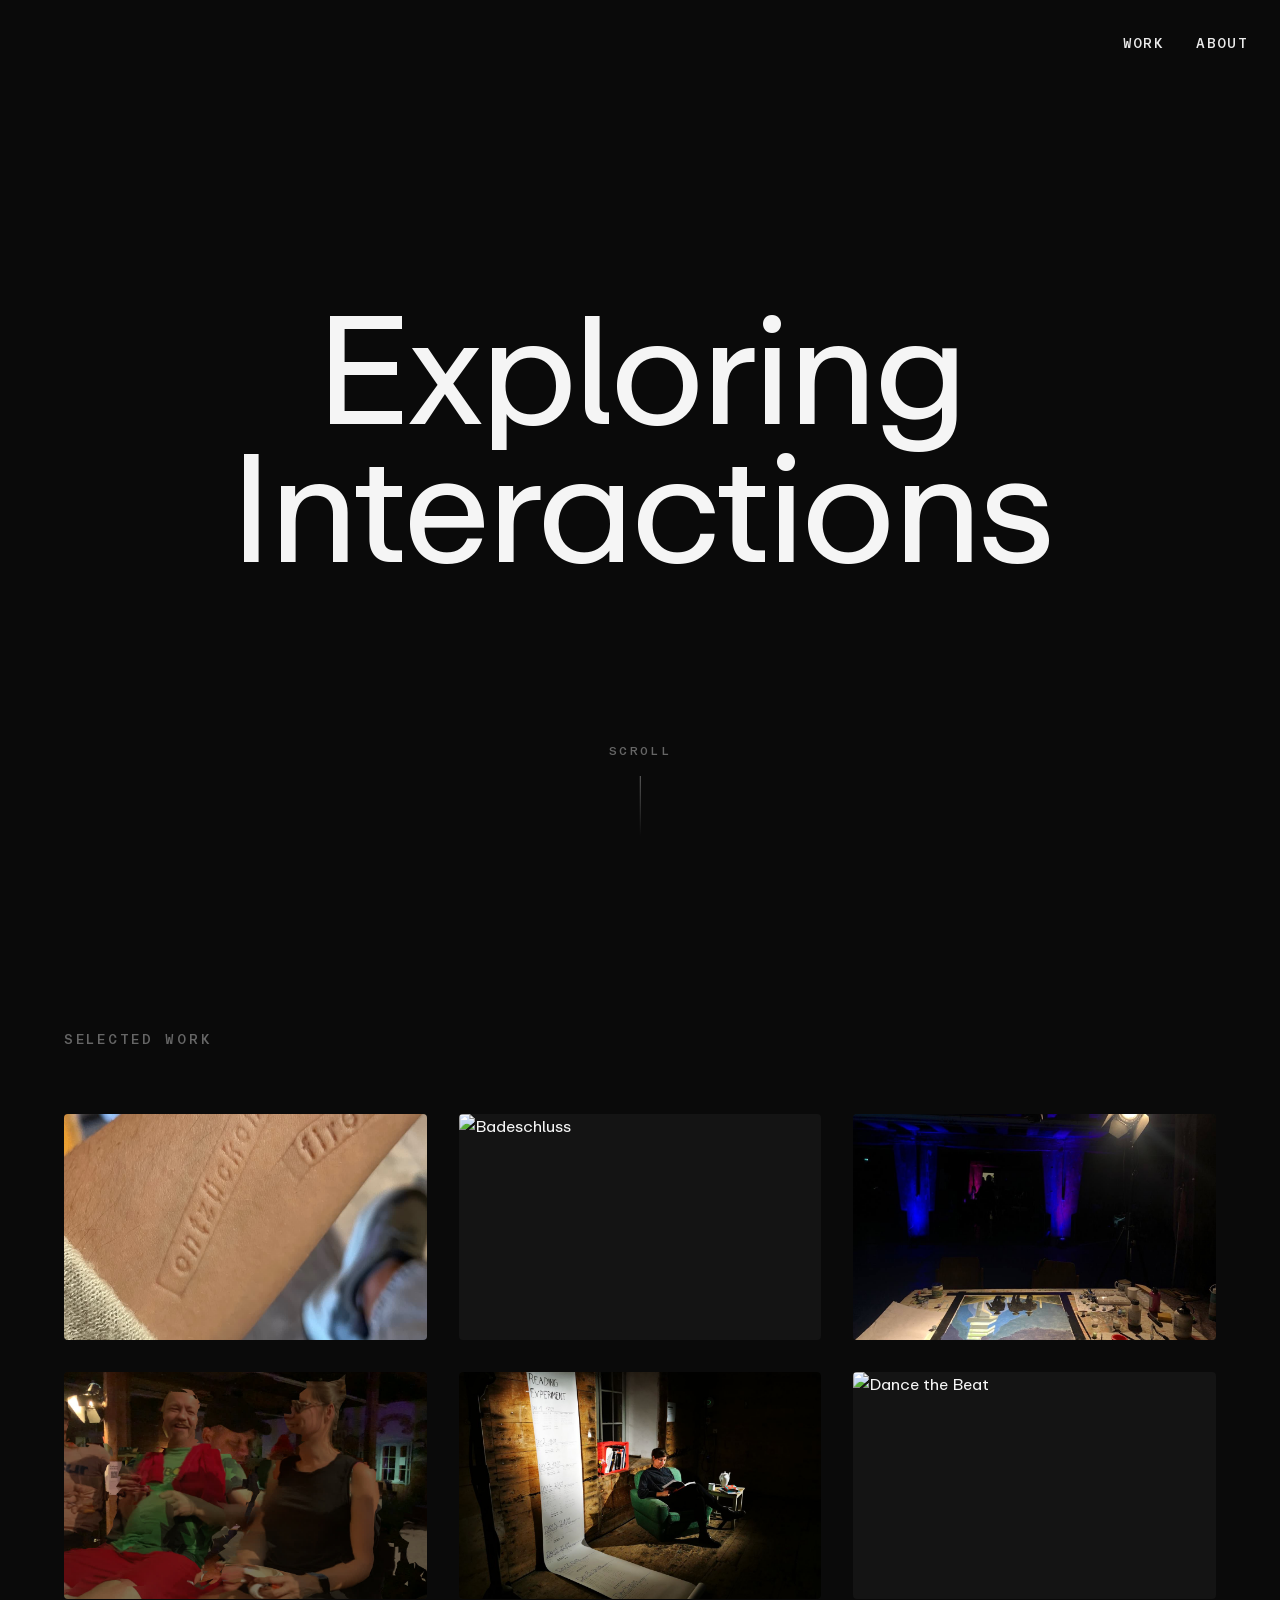
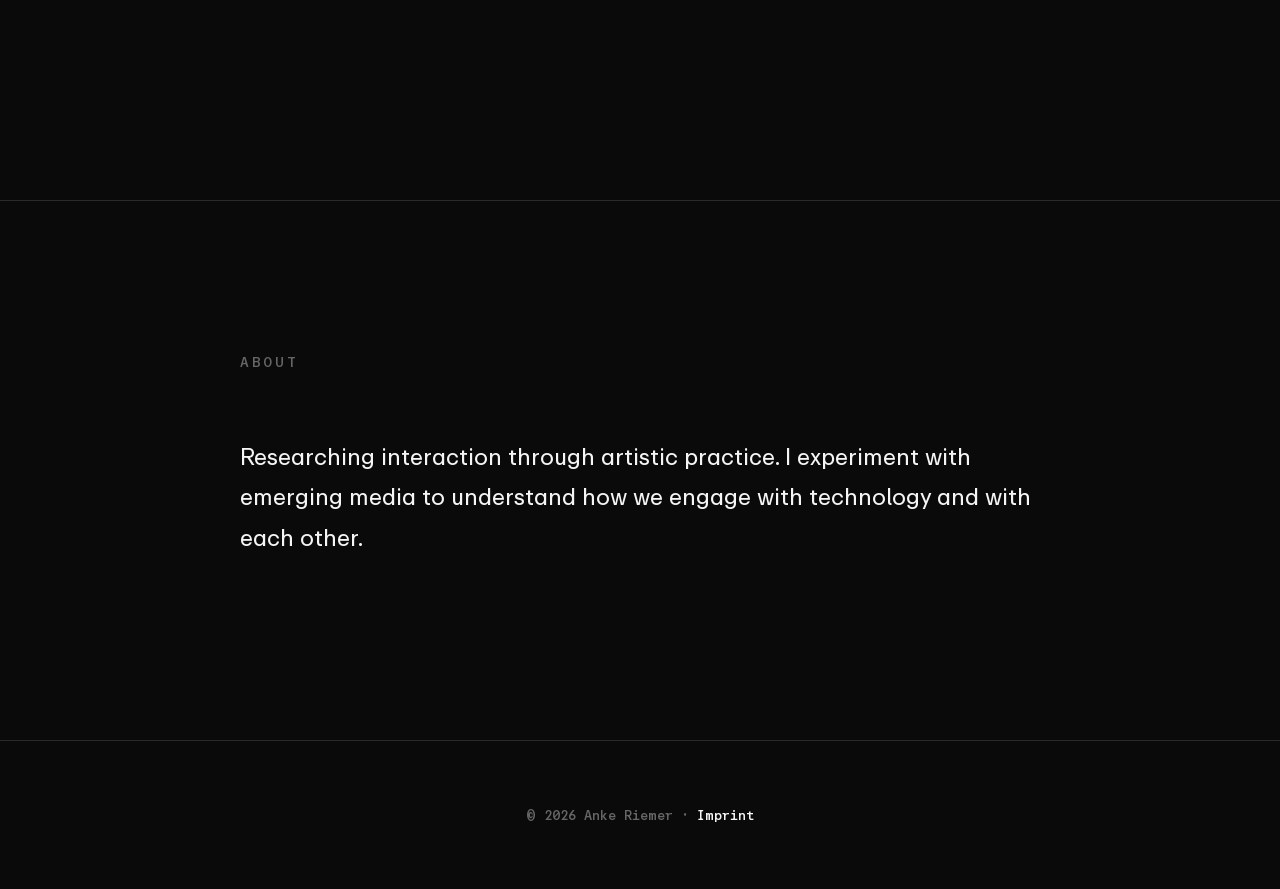
==== index.html @ 26392180 "Initial commit: Exploring Interactions portfolio Portfolio website with 6 interactive projects. Incl" ====
<!DOCTYPE html>
<html lang="en">
<head>
    <meta charset="UTF-8">
    <meta name="viewport" content="width=device-width, initial-scale=1.0">
    <title>Exploring Interactions</title>
    <meta property="og:title" content="Exploring Interactions">
    <meta property="og:description" content="Researching interaction through artistic practice. Experimenting with emerging media to understand how we engage with technology and with each other.">
    <meta property="og:type" content="website">
    <meta property="og:url" content="https://explorations.ankeriemer.de/">
    <meta property="og:image" content="https://explorations.ankeriemer.de/media/og-image.jpg">
    <meta name="twitter:card" content="summary_large_image">
    <link rel="icon" type="image/png" sizes="32x32" href="media/favicon-32.png?v=3">
    <link rel="icon" type="image/png" sizes="64x64" href="media/favicon-64.png?v=3">
    <link rel="stylesheet" href="css/style.css">
</head>
<body>
    <!-- Navigation -->
    <nav class="nav">
        <a href="#projects">Work</a>
        <a href="#about">About</a>
    </nav>

    <!-- Hero Section -->
    <section id="hero" class="hero">
        <div class="hero-content">
            <h1 class="alias">Exploring Interactions</h1>
        </div>
        <div class="scroll-indicator">
            <span>Scroll</span>
            <div class="scroll-line"></div>
        </div>
    </section>

    <!-- Projects Section -->
    <section id="projects" class="projects">
        <h2 class="section-title">Selected Work</h2>

        <div class="projects-grid">

            <!-- Project: Schlagende Komplimente (2025) -->
            <article class="project" data-project="schlagende-komplimente">
                <a href="projects/compliment-smackdown.html" class="project-link">
                    <div class="project-preview">
                        <img src="media/projects/Schlagende Komplimente/IMG_6065_cropped.JPG" alt="Schlagende Komplimente" class="project-static">
                        <video class="project-animated" muted loop playsinline>
                            <source src="media/projects/Schlagende Komplimente/komplimente-preview.mp4" type="video/mp4">
                        </video>
                        <div class="project-overlay">
                            <h3 class="project-title">Schlagende Komplimente</h3>
                            <p class="project-brief">3D-printed brass-knuckle stamps transform aggression into care.</p>
                        </div>
                    </div>
                </a>
            </article>

            <!-- Project: Badeschluss (2023) -->
            <article class="project" data-project="badeschluss">
                <a href="projects/badeschluss.html" class="project-link">
                    <div class="project-preview">
                        <img src="media/projects/Badeschluss/Bildschirmfoto 2026-01-26 um 11.45.50.png" alt="Badeschluss" class="project-static">
                        <video class="project-animated" muted loop playsinline>
                            <source src="media/projects/Badeschluss/badeschluss-preview.mp4" type="video/mp4">
                        </video>
                        <div class="project-overlay">
                            <h3 class="project-title">Badeschluss</h3>
                            <p class="project-brief">A handmade animation capturing summer's fleeting warmth.</p>
                        </div>
                    </div>
                </a>
            </article>

            <!-- Project: The Artist is not Present (2022) -->
            <article class="project" data-project="artist-not-present">
                <a href="projects/the-artist-is-not-present.html" class="project-link">
                    <div class="project-preview">
                        <img src="media/projects/The Artist is not Present/Bilder Prozess/99F4D67C-45E4-4415-B131-B2C5DC7BDCD5.JPG" alt="The Artist is not Present" class="project-static">
                        <video class="project-animated" muted loop playsinline>
                            <source src="media/projects/The Artist is not Present/artist-preview.mp4" type="video/mp4">
                        </video>
                        <div class="project-overlay">
                            <h3 class="project-title">The Artist is not Present</h3>
                            <p class="project-brief">Questioning authorship when humans and AI create together.</p>
                        </div>
                    </div>
                </a>
            </article>

            <!-- Project: Memory Leaks (2021) -->
            <article class="project" data-project="memory-leaks">
                <a href="projects/memory-leaks.html" class="project-link">
                    <div class="project-preview">
                        <img src="media/projects/Memory Leaks/IMG_1388.jpg" alt="Memory Leaks" class="project-static">
                        <video class="project-animated" muted loop playsinline>
                            <source src="media/projects/Memory Leaks/memory-preview.mp4" type="video/mp4">
                        </video>
                        <div class="project-overlay">
                            <h3 class="project-title">Memory Leaks</h3>
                            <p class="project-brief">AR fragments let guests glimpse traces of the past.</p>
                        </div>
                    </div>
                </a>
            </article>

            <!-- Project: Reading Experiment (2020) -->
            <article class="project" data-project="reading-experiment">
                <a href="projects/reading-experiment.html" class="project-link">
                    <div class="project-preview">
                        <img src="media/projects/Reading Experiment/2020-09-28 10.10.11.jpg" alt="Reading Experiment" class="project-static">
                        <video class="project-animated" muted loop playsinline>
                            <source src="media/projects/Reading Experiment/reading-preview.mp4" type="video/mp4">
                        </video>
                        <div class="project-overlay">
                            <h3 class="project-title">Reading Experiment</h3>
                            <p class="project-brief">Documenting every interruption while reading.</p>
                        </div>
                    </div>
                </a>
            </article>

            <!-- Project: Dance the Beat (2019) -->
            <article class="project" data-project="dance-the-beat">
                <a href="projects/dance-the-beat.html" class="project-link">
                    <div class="project-preview">
                        <img src="media/projects/Dance the Beat/IMG_4718.jpeg" alt="Dance the Beat" class="project-static">
                        <video class="project-animated" muted loop playsinline>
                            <source src="media/projects/Dance the Beat/dance-preview.mp4" type="video/mp4">
                        </video>
                        <div class="project-overlay">
                            <h3 class="project-title">Dance the Beat</h3>
                            <p class="project-brief">The dancer's movement controls the rhythm.</p>
                        </div>
                    </div>
                </a>
            </article>

        </div>
    </section>

    <!-- About Section -->
    <section id="about" class="about">
        <div class="about-content">
            <h2 class="section-title">About</h2>
            <div class="about-text">
                <p>Researching interaction through artistic practice. I experiment with emerging media to understand how we engage with technology and with each other.</p>
            </div>
        </div>
    </section>

    <!-- Footer -->
    <footer class="footer">
        <p>&copy; <span id="year"></span> Anke Riemer · <a href="impressum.html">Imprint</a></p>
    </footer>

    <script src="js/main.js"></script>
</body>
</html>
---- css/style.css ----
/* ========================================
   PORTFOLIO - Exploring Interactions
   Bold & experimental media art portfolio
   ======================================== */

/* ========================================
   ABC REPRO VARIABLE FONTS
   ======================================== */
@font-face {
    font-family: 'ABC Repro';
    src: url('../ABC Repro/ABC Repro Variable/ABCReproVariable-Trial.woff2') format('woff2'),
         url('../ABC Repro/ABC Repro Variable/ABCReproVariable-Trial.woff') format('woff');
    font-weight: 200 900;
    font-display: swap;
}

@font-face {
    font-family: 'ABC Repro Mono';
    src: url('../ABC Repro/ABC Repro Mono Variable/ABCReproMonoVariable-Trial.woff2') format('woff2'),
         url('../ABC Repro/ABC Repro Mono Variable/ABCReproMonoVariable-Trial.woff') format('woff');
    font-weight: 200 900;
    font-display: swap;
}

/* CSS Variables */
:root {
    /* Colors - Dark base with electric accent */
    --bg-primary: #0a0a0a;
    --bg-secondary: #141414;
    --bg-tertiary: #1a1a1a;
    --text-primary: #f5f5f5;
    --text-secondary: #a0a0a0;
    --text-muted: #666666;
    --accent: #5A4C9C;
    --accent-dim: #4a3e82;
    --border: #2a2a2a;

    /* Typography - ABC Repro Variable */
    --font-display: 'ABC Repro', sans-serif;
    --font-mono: 'ABC Repro Mono', monospace;

    /* Variable font weights */
    --weight-light: 300;
    --weight-regular: 400;
    --weight-medium: 500;
    --weight-bold: 700;
    --weight-black: 900;

    /* Spacing */
    --space-xs: 0.5rem;
    --space-sm: 1rem;
    --space-md: 2rem;
    --space-lg: 4rem;
    --space-xl: 8rem;

    /* Transitions */
    --transition-fast: 150ms ease;
    --transition-medium: 300ms ease;
    --transition-slow: 500ms cubic-bezier(0.4, 0, 0.2, 1);
}

/* Reset & Base */
*, *::before, *::after {
    margin: 0;
    padding: 0;
    box-sizing: border-box;
}

html {
    scroll-behavior: smooth;
    font-size: 16px;
}

body {
    font-family: var(--font-display);
    background-color: var(--bg-primary);
    color: var(--text-primary);
    line-height: 1.6;
    -webkit-font-smoothing: antialiased;
    -moz-osx-font-smoothing: grayscale;
}

/* Selection */
::selection {
    background: var(--accent);
    color: var(--bg-primary);
}

/* Links */
a {
    color: var(--text-primary);
    text-decoration: none;
    transition: color var(--transition-fast);
}

a:hover {
    color: var(--accent);
}

/* ========================================
   NAVIGATION
   ======================================== */
.nav {
    position: fixed;
    top: 0;
    right: 0;
    z-index: 100;
    padding: var(--space-md);
    display: flex;
    gap: var(--space-md);
    mix-blend-mode: difference;
}

.nav a {
    font-family: var(--font-mono);
    font-size: 0.85rem;
    text-transform: uppercase;
    letter-spacing: 0.1em;
    color: var(--text-primary);
    font-weight: var(--weight-regular);
    transition: color var(--transition-fast), font-weight 0.15s ease;
}

.nav a:hover {
    color: var(--accent);
    font-weight: var(--weight-bold);
}

/* ========================================
   HERO SECTION
   ======================================== */
.hero {
    min-height: 100vh;
    display: flex;
    flex-direction: column;
    justify-content: center;
    align-items: center;
    position: relative;
    padding: var(--space-lg);
}

.hero-content {
    text-align: center;
    max-width: 900px;
}

.alias {
    font-size: clamp(3rem, 12vw, 10rem);
    font-weight: var(--weight-black);
    letter-spacing: -0.03em;
    line-height: 0.9;
    margin-bottom: var(--space-md);
    color: var(--text-primary);
    /* Weight controlled smoothly by JS */
}

/* Scroll indicator */
.scroll-indicator {
    position: absolute;
    bottom: var(--space-lg);
    left: 50%;
    transform: translateX(-50%);
    display: flex;
    flex-direction: column;
    align-items: center;
    gap: var(--space-sm);
}

.scroll-indicator span {
    font-family: var(--font-mono);
    font-size: 0.75rem;
    text-transform: uppercase;
    letter-spacing: 0.2em;
    color: var(--text-muted);
}

.scroll-line {
    width: 1px;
    height: 60px;
    background: linear-gradient(to bottom, var(--text-muted), transparent);
}

@keyframes pulse {
    0%, 100% { opacity: 1; }
    50% { opacity: 0.5; }
}

/* ========================================
   PROJECTS SECTION
   ======================================== */
.projects {
    padding: var(--space-xl) var(--space-lg);
    min-height: 100vh;
}

.section-title {
    font-family: var(--font-mono);
    font-size: 0.85rem;
    font-weight: 400;
    text-transform: uppercase;
    letter-spacing: 0.2em;
    color: var(--text-muted);
    margin-bottom: var(--space-lg);
}

.projects-grid {
    display: grid;
    grid-template-columns: repeat(auto-fit, minmax(350px, 1fr));
    gap: var(--space-md);
    max-width: 1600px;
    margin: 0 auto;
}

/* Individual Project */
.project {
    position: relative;
}

.project-preview {
    position: relative;
    aspect-ratio: 16 / 10;
    overflow: hidden;
    cursor: pointer;
    background: var(--bg-secondary);
    border-radius: 4px;
}

.project-static,
.project-animated {
    position: absolute;
    top: 0;
    left: 0;
    width: 100%;
    height: 100%;
    object-fit: cover;
    transition: opacity var(--transition-medium);
}

.project-animated {
    opacity: 0;
}

/* Schlagende Komplimente - adjust image position */
[data-project="schlagende-komplimente"] .project-static {
    object-position: center calc(50% + 15px);
}

/* Desktop hover - show animated */
@media (hover: hover) {
    .project-preview:hover .project-static {
        opacity: 0;
    }

    .project-preview:hover .project-animated {
        opacity: 1;
    }
}

/* Project overlay */
.project-overlay {
    position: absolute;
    bottom: 0;
    left: 0;
    right: 0;
    padding: var(--space-md);
    background: linear-gradient(to top, rgba(0, 0, 0, 0.9) 0%, transparent 100%);
    transform: translateY(20px);
    opacity: 0;
    transition: all var(--transition-medium);
}

.project-preview:hover .project-overlay {
    transform: translateY(0);
    opacity: 1;
}

.project-title {
    font-size: 1.25rem;
    font-weight: var(--weight-medium);
    margin-bottom: var(--space-xs);
    transition: font-weight 0.2s ease;
}

.project-preview:hover .project-title {
    font-weight: var(--weight-bold);
}

.project-preview:active .project-title {
    font-weight: var(--weight-black);
}

.project-brief {
    font-size: 0.9rem;
    color: var(--text-secondary);
}

/* ========================================
   PROJECT EXPANDED VIEW
   ======================================== */
.project-expanded {
    display: none;
    position: fixed;
    top: 0;
    left: 0;
    right: 0;
    bottom: 0;
    z-index: 200;
    background: var(--bg-primary);
    overflow-y: auto;
    padding: var(--space-lg);
    animation: fadeIn var(--transition-medium) ease-out;
}

.project-expanded.active {
    display: block;
}

@keyframes fadeIn {
    from {
        opacity: 0;
        transform: translateY(20px);
    }
    to {
        opacity: 1;
        transform: translateY(0);
    }
}

/* ========================================
   PILL-STYLE BUTTONS
   ======================================== */
.btn-pill {
    display: inline-block;
    padding: 0.75em 1.5em;
    background: transparent;
    border: 1px solid var(--text-primary);
    border-radius: 100px;
    font-family: var(--font-mono);
    font-size: 0.85rem;
    font-weight: var(--weight-regular);
    color: var(--text-primary);
    cursor: pointer;
    transition: all 0.2s ease, font-weight 0.15s ease;
}

.btn-pill:hover {
    background: var(--accent);
    border-color: var(--accent);
    color: var(--bg-primary);
    font-weight: var(--weight-bold);
    font-style: italic;
}

.close-btn {
    position: fixed;
    top: var(--space-md);
    right: var(--space-md);
    width: 50px;
    height: 50px;
    background: var(--bg-secondary);
    border: 1px solid var(--border);
    border-radius: 100px;
    color: var(--text-primary);
    font-family: var(--font-display);
    font-size: 1.5rem;
    font-weight: var(--weight-regular);
    cursor: pointer;
    display: flex;
    align-items: center;
    justify-content: center;
    transition: all var(--transition-fast), font-weight 0.15s ease;
    z-index: 210;
}

.close-btn:hover {
    background: var(--accent);
    color: var(--bg-primary);
    border-color: var(--accent);
    font-weight: var(--weight-bold);
}

.project-content {
    max-width: 900px;
    margin: 0 auto;
    padding-top: var(--space-lg);
}

.project-header {
    margin-bottom: var(--space-lg);
}

.project-header h3 {
    font-size: clamp(2rem, 5vw, 3.5rem);
    font-weight: 700;
    margin-bottom: var(--space-sm);
}

.project-meta {
    font-family: var(--font-mono);
    font-size: 0.85rem;
    color: var(--text-muted);
    text-transform: uppercase;
    letter-spacing: 0.1em;
}

.project-media {
    margin-bottom: var(--space-lg);
}

.project-media figure {
    margin-bottom: var(--space-md);
}

.project-media img {
    width: 100%;
    height: auto;
    border-radius: 4px;
}

.video-embed {
    position: relative;
    padding-bottom: 56.25%; /* 16:9 */
    height: 0;
    overflow: hidden;
    border-radius: 4px;
    margin-bottom: var(--space-md);
}

.video-embed iframe {
    position: absolute;
    top: 0;
    left: 0;
    width: 100%;
    height: 100%;
}

.project-essay {
    font-size: 1.1rem;
    line-height: 1.8;
}

.project-essay p {
    margin-bottom: var(--space-md);
    color: var(--text-secondary);
}

.project-essay p:first-child {
    color: var(--text-primary);
}

/* ========================================
   ABOUT SECTION
   ======================================== */
.about {
    padding: var(--space-xl) var(--space-lg);
    min-height: 60vh;
    display: flex;
    align-items: center;
    border-top: 1px solid var(--border);
}

.about-content {
    max-width: 800px;
    margin: 0 auto;
}

.about-text p {
    font-size: clamp(1.1rem, 2vw, 1.4rem);
    line-height: 1.8;
    color: var(--text-secondary);
    margin-bottom: var(--space-md);
}

.about-text p:first-child {
    color: var(--text-primary);
}

/* ========================================
   CONTACT SECTION
   ======================================== */
.contact {
    padding: var(--space-xl) var(--space-lg);
    min-height: 40vh;
    display: flex;
    align-items: center;
    border-top: 1px solid var(--border);
}

.contact-content {
    max-width: 800px;
    margin: 0 auto;
    text-align: center;
}

.contact-links {
    display: flex;
    flex-direction: column;
    gap: var(--space-sm);
    align-items: center;
}

.contact-link {
    font-family: var(--font-mono);
    font-size: clamp(1rem, 3vw, 1.5rem);
    color: var(--text-primary);
    padding: 0.75em 1.5em;
    border: 2px solid var(--text-primary);
    border-radius: 100px;
    font-weight: var(--weight-regular);
    transition: all 0.2s ease, font-weight 0.15s ease;
}

.contact-link:hover {
    background: var(--text-primary);
    border-color: var(--text-primary);
    color: var(--bg-primary);
    font-weight: var(--weight-bold);
}

/* ========================================
   FOOTER
   ======================================== */
.footer {
    padding: var(--space-lg);
    text-align: center;
    border-top: 1px solid var(--border);
}

.footer p {
    font-family: var(--font-mono);
    font-size: 0.8rem;
    color: var(--text-muted);
}

/* ========================================
   MOBILE STYLES
   ======================================== */
@media (max-width: 768px) {
    .nav {
        padding: var(--space-sm);
        gap: var(--space-sm);
    }

    .hero {
        padding: var(--space-md);
    }

    .projects {
        padding: var(--space-lg) var(--space-sm);
    }

    .projects-grid {
        grid-template-columns: 1fr;
        gap: var(--space-sm);
    }

    /* On mobile, always show overlay */
    .project-overlay {
        transform: translateY(0);
        opacity: 1;
    }

    .project-expanded {
        padding: var(--space-sm);
    }

    .project-content {
        padding-top: var(--space-xl);
    }

    .about,
    .contact {
        padding: var(--space-lg) var(--space-sm);
    }
}

/* ========================================
   MOBILE AUTO-PLAY (visibility-based)
   ======================================== */
@media (hover: none) {
    .project.is-visible .project-static {
        opacity: 0;
    }

    .project.is-visible .project-animated {
        opacity: 1;
    }
}

/* ========================================
   PROJECT CREDITS
   ======================================== */
.project-credits {
    margin-top: var(--space-lg);
    padding-top: var(--space-md);
    border-top: 1px solid var(--border);
}

.project-credits h4 {
    font-family: var(--font-mono);
    font-size: 0.8rem;
    font-weight: 400;
    text-transform: uppercase;
    letter-spacing: 0.1em;
    color: var(--text-muted);
    margin-bottom: var(--space-sm);
}

.project-credits ul {
    list-style: none;
}

.project-credits li {
    font-size: 0.95rem;
    color: var(--text-secondary);
    margin-bottom: var(--space-xs);
}

/* Credits grid for multiple columns */
.project-credits-grid {
    display: grid;
    grid-template-columns: repeat(auto-fit, minmax(200px, 1fr));
    gap: var(--space-lg);
    margin-top: var(--space-lg);
    padding-top: var(--space-md);
    border-top: 1px solid var(--border);
}

.project-credits-grid .project-credits {
    margin-top: 0;
    padding-top: 0;
    border-top: none;
}

/* Project note styling */
.project-note {
    font-size: 0.95rem;
    color: var(--text-secondary);
    margin: var(--space-md) 0;
    padding: var(--space-md);
    background: var(--bg-secondary);
    border-radius: 4px;
    border-left: 3px solid var(--accent);
}

.project-note a {
    color: var(--accent);
    text-decoration: underline;
    text-underline-offset: 3px;
}

.project-note a:hover {
    color: var(--text-primary);
}

/* ========================================
   IMAGE PAIRS (for before/after comparisons)
   ======================================== */
.image-pair {
    display: grid;
    grid-template-columns: 1fr 1fr;
    gap: var(--space-md);
    margin-bottom: var(--space-md);
}

.image-pair figure {
    margin: 0;
}

.image-pair figcaption {
    font-family: var(--font-mono);
    font-size: 0.75rem;
    color: var(--text-muted);
    text-align: center;
    margin-top: var(--space-xs);
    text-transform: uppercase;
    letter-spacing: 0.1em;
}

@media (max-width: 600px) {
    .image-pair {
        grid-template-columns: 1fr;
    }
}

/* Centered caption for image pairs/grids */
.media-caption {
    font-family: var(--font-mono);
    font-size: 0.75rem;
    color: var(--text-muted);
    text-align: center;
    text-transform: uppercase;
    letter-spacing: 0.1em;
    margin-top: calc(-1 * var(--space-sm));
    margin-bottom: var(--space-lg);
}

/* ========================================
   VIDEO STYLING
   ======================================== */
.project-video {
    width: 100%;
    border-radius: 4px;
    margin-bottom: var(--space-md);
}

.project-video-thumb {
    width: 100%;
    height: 100%;
    object-fit: cover;
}

/* ========================================
   ANIMATED PROJECT PREVIEW (GIF)
   ======================================== */
.project-preview img.project-animated {
    position: absolute;
    top: 0;
    left: 0;
    width: 100%;
    height: 100%;
    object-fit: cover;
    opacity: 0;
    transition: opacity var(--transition-medium);
}

@media (hover: hover) {
    .project-preview:hover img.project-animated {
        opacity: 1;
    }
}

@media (hover: none) {
    .project.is-visible img.project-animated {
        opacity: 1;
    }
}

/* ========================================
   PROJECT DETAIL PAGES
   ======================================== */
.project-page {
    min-height: 100vh;
}

.project-nav {
    position: fixed;
    top: 0;
    left: 0;
    z-index: 100;
    padding: var(--space-md);
}

.btn-back {
    display: inline-flex;
    align-items: center;
    gap: var(--space-xs);
    padding: 0.6em 1.2em;
    background: transparent;
    border: 2px solid var(--text-primary);
    border-radius: 100px;
    font-family: var(--font-mono);
    font-size: 0.85rem;
    font-weight: var(--weight-regular);
    color: var(--text-primary);
    text-decoration: none;
    transition: all 0.2s ease, font-weight 0.15s ease;
}

.btn-back:hover {
    background: var(--text-primary);
    border-color: var(--text-primary);
    color: var(--bg-primary);
    font-weight: var(--weight-bold);
}

.back-arrow {
    font-size: 1.1em;
}

.project-detail {
    padding: calc(var(--space-xl) + var(--space-lg)) var(--space-lg) var(--space-xl);
    max-width: 1000px;
    margin: 0 auto;
}

.project-detail .project-header {
    margin-bottom: var(--space-lg);
}

.project-detail .project-header h1 {
    font-size: clamp(2.5rem, 6vw, 4rem);
    font-weight: var(--weight-bold);
    margin-bottom: var(--space-md);
    transition: font-weight 0.3s ease;
}

.project-detail .project-header h1:hover {
    font-weight: var(--weight-black);
}

.project-detail .project-meta {
    display: flex;
    flex-wrap: wrap;
    gap: var(--space-md);
    font-family: var(--font-mono);
    font-size: 0.85rem;
    color: var(--text-secondary);
}

.meta-item {
    display: inline-block;
}

.meta-item strong {
    color: var(--text-muted);
    font-weight: var(--weight-regular);
    text-transform: uppercase;
    letter-spacing: 0.05em;
}

/* Project Media */
.project-detail .project-media {
    margin-bottom: var(--space-lg);
}

.media-hero {
    margin-bottom: var(--space-md);
}

.media-hero img,
.media-hero-video {
    width: 100%;
    border-radius: 4px;
}

/* Photo credits */
.photo-credit {
    font-family: var(--font-mono);
    font-size: 0.75rem;
    color: var(--text-muted);
    margin-top: var(--space-xs);
    text-align: right;
}

.media-sequence img {
    width: 100%;
    border-radius: 4px;
    margin-bottom: var(--space-md);
}

.media-gif img {
    width: 100%;
    border-radius: 4px;
    margin-bottom: var(--space-md);
}

.media-section-title {
    font-family: var(--font-mono);
    font-size: 0.8rem;
    font-weight: var(--weight-regular);
    text-transform: uppercase;
    letter-spacing: 0.15em;
    color: var(--text-muted);
    margin: var(--space-lg) 0 var(--space-md);
}

.media-grid {
    display: grid;
    grid-template-columns: repeat(2, 1fr);
    gap: var(--space-md);
    margin-bottom: var(--space-md);
}

.media-grid-3 {
    grid-template-columns: repeat(3, 1fr);
}

.media-grid figure {
    margin: 0;
}

.media-grid img {
    width: 100%;
    height: 100%;
    object-fit: cover;
    border-radius: 4px;
    aspect-ratio: 4/3;
}

/* Project Essay on detail page */
.project-detail .project-essay {
    font-size: 1.15rem;
    line-height: 1.85;
    margin-bottom: var(--space-lg);
}

.project-detail .project-essay p {
    margin-bottom: var(--space-md);
    color: var(--text-secondary);
}

.project-detail .project-essay p:first-child {
    color: var(--text-primary);
    font-size: 1.25rem;
}

/* Mobile adjustments for project pages */
@media (max-width: 768px) {
    .project-detail {
        padding: calc(var(--space-lg) + var(--space-xl)) var(--space-sm) var(--space-lg);
    }

    .media-grid {
        grid-template-columns: 1fr;
    }

    .media-grid-3 {
        grid-template-columns: repeat(2, 1fr);
    }

    .project-detail .project-meta {
        flex-direction: column;
        gap: var(--space-xs);
    }
}

@media (max-width: 480px) {
    .media-grid-3 {
        grid-template-columns: 1fr;
    }
}

/* ========================================
   PROJECT LINK STYLING
   ======================================== */
.project-link {
    display: block;
    text-decoration: none;
    color: inherit;
}

.project-link:hover {
    color: inherit;
}
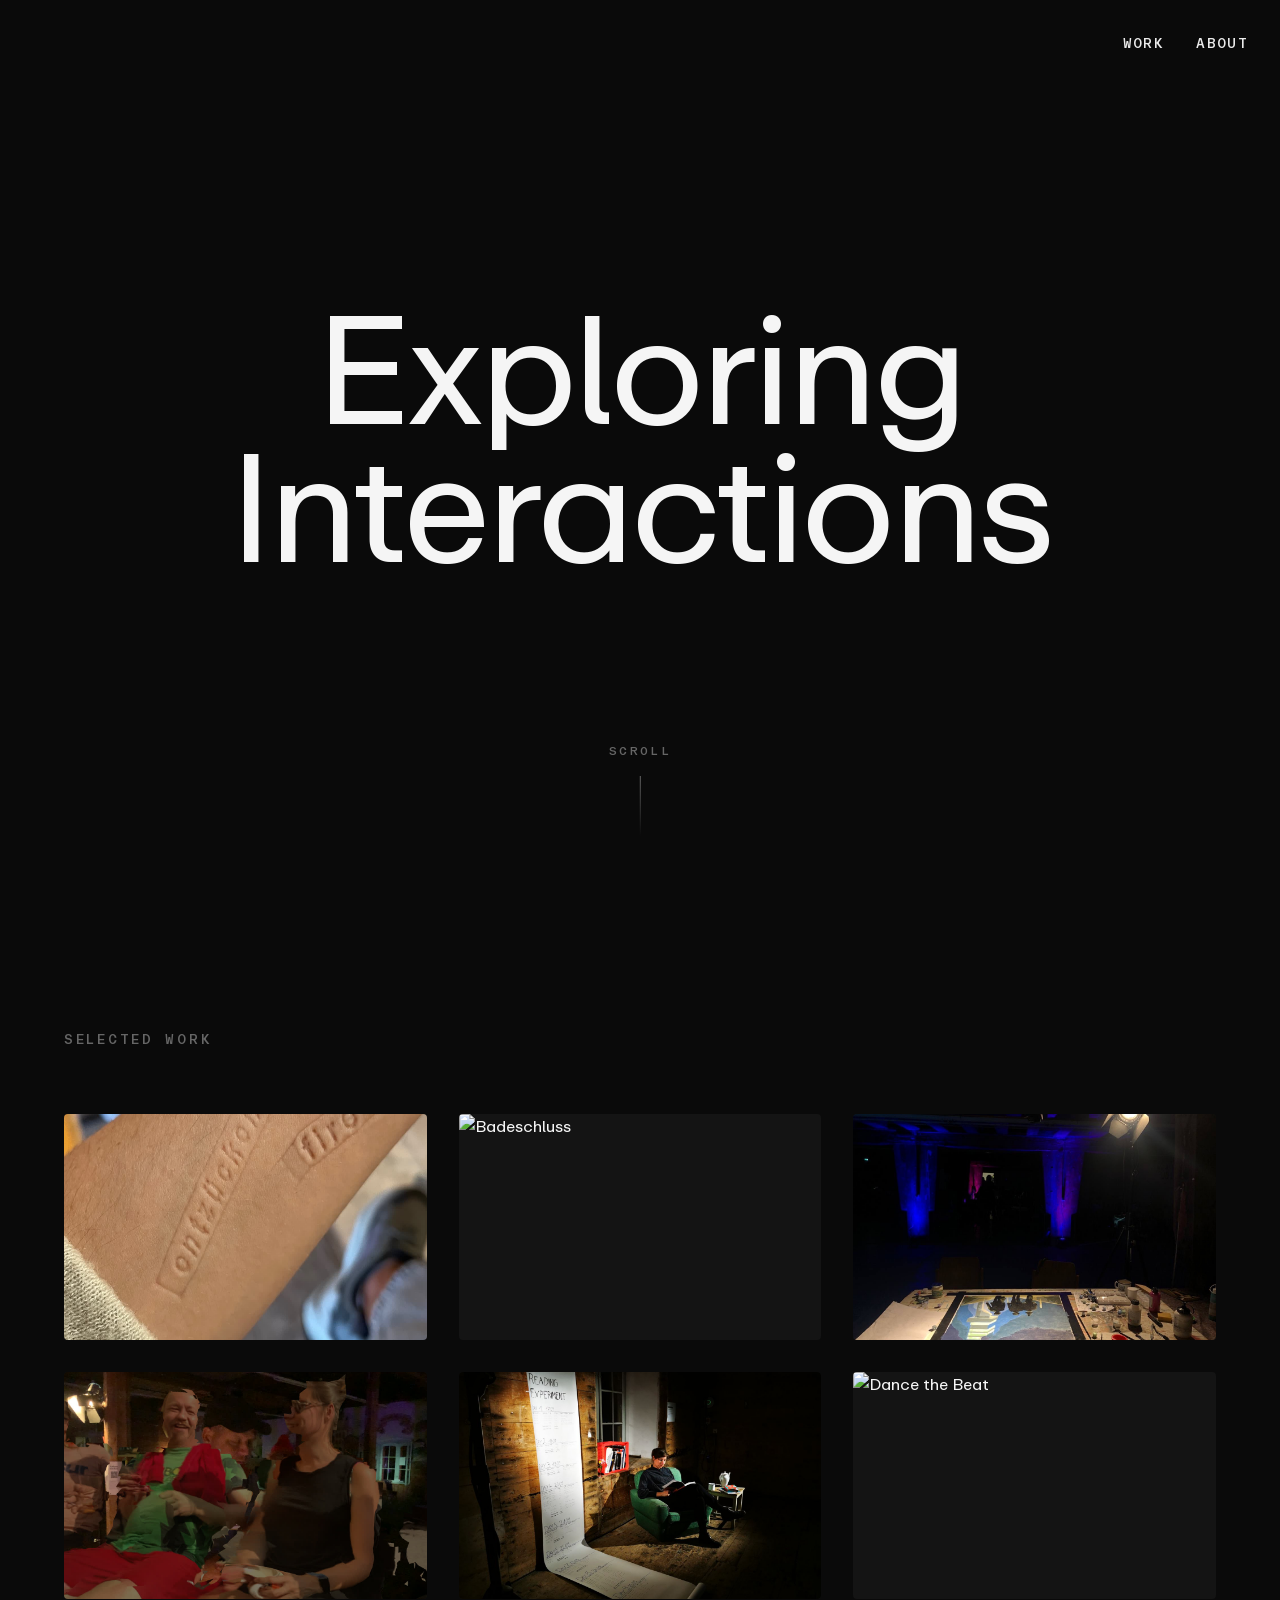
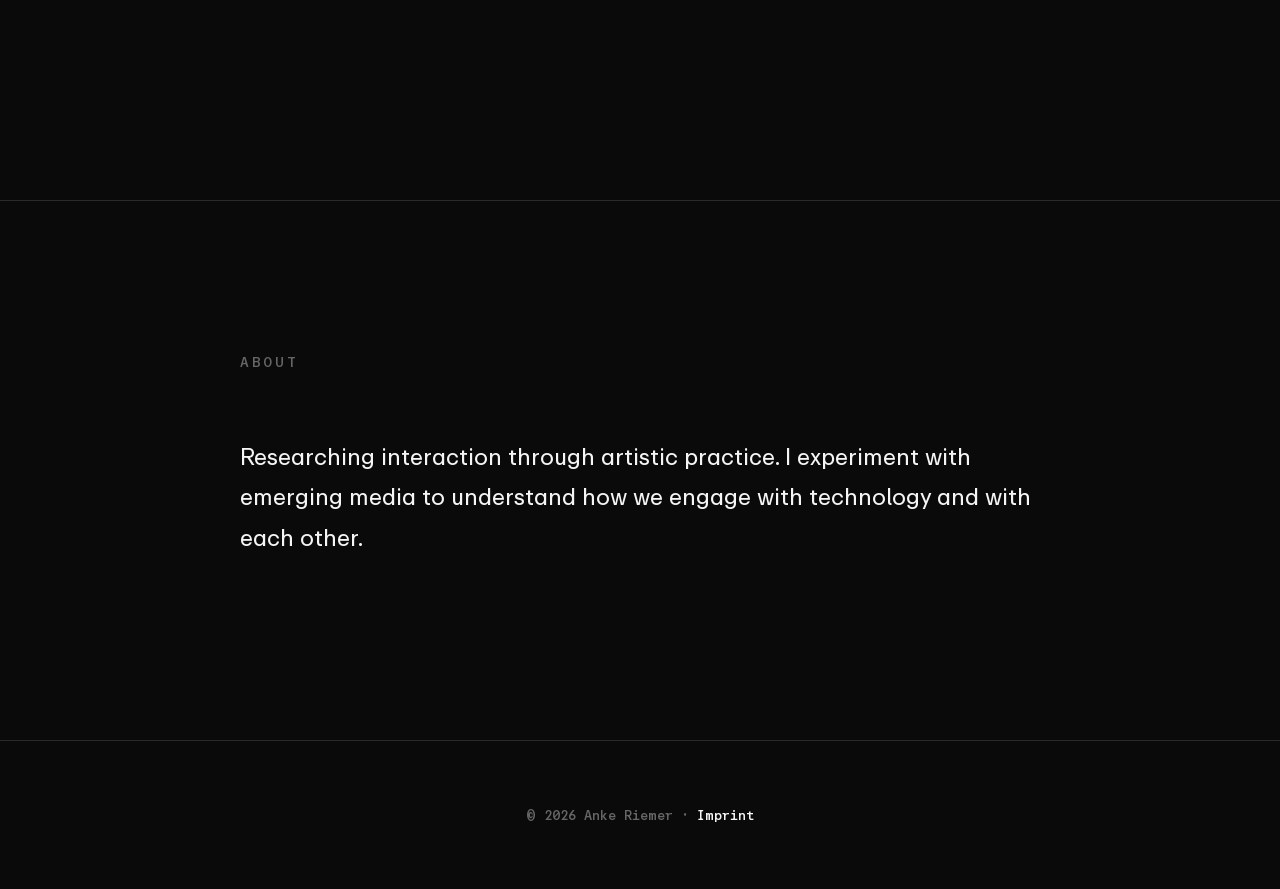
==== commit 7638919b: "Fix impressum link and iOS video playback - Link in impressum now points to ankeriemer.de - Add prel" ====
--- a/index.html
+++ b/index.html
@@ -43,7 +43,7 @@
                 <a href="projects/compliment-smackdown.html" class="project-link">
                     <div class="project-preview">
                         <img src="media/projects/Schlagende Komplimente/IMG_6065_cropped.JPG" alt="Schlagende Komplimente" class="project-static">
-                        <video class="project-animated" muted loop playsinline>
+                        <video class="project-animated" muted loop playsinline preload="metadata">
                             <source src="media/projects/Schlagende Komplimente/komplimente-preview.mp4" type="video/mp4">
                         </video>
                         <div class="project-overlay">
@@ -59,7 +59,7 @@
                 <a href="projects/badeschluss.html" class="project-link">
                     <div class="project-preview">
                         <img src="media/projects/Badeschluss/Bildschirmfoto 2026-01-26 um 11.45.50.png" alt="Badeschluss" class="project-static">
-                        <video class="project-animated" muted loop playsinline>
+                        <video class="project-animated" muted loop playsinline preload="metadata">
                             <source src="media/projects/Badeschluss/badeschluss-preview.mp4" type="video/mp4">
                         </video>
                         <div class="project-overlay">
@@ -75,7 +75,7 @@
                 <a href="projects/the-artist-is-not-present.html" class="project-link">
                     <div class="project-preview">
                         <img src="media/projects/The Artist is not Present/Bilder Prozess/99F4D67C-45E4-4415-B131-B2C5DC7BDCD5.JPG" alt="The Artist is not Present" class="project-static">
-                        <video class="project-animated" muted loop playsinline>
+                        <video class="project-animated" muted loop playsinline preload="metadata">
                             <source src="media/projects/The Artist is not Present/artist-preview.mp4" type="video/mp4">
                         </video>
                         <div class="project-overlay">
@@ -91,7 +91,7 @@
                 <a href="projects/memory-leaks.html" class="project-link">
                     <div class="project-preview">
                         <img src="media/projects/Memory Leaks/IMG_1388.jpg" alt="Memory Leaks" class="project-static">
-                        <video class="project-animated" muted loop playsinline>
+                        <video class="project-animated" muted loop playsinline preload="metadata">
                             <source src="media/projects/Memory Leaks/memory-preview.mp4" type="video/mp4">
                         </video>
                         <div class="project-overlay">
@@ -107,7 +107,7 @@
                 <a href="projects/reading-experiment.html" class="project-link">
                     <div class="project-preview">
                         <img src="media/projects/Reading Experiment/2020-09-28 10.10.11.jpg" alt="Reading Experiment" class="project-static">
-                        <video class="project-animated" muted loop playsinline>
+                        <video class="project-animated" muted loop playsinline preload="metadata">
                             <source src="media/projects/Reading Experiment/reading-preview.mp4" type="video/mp4">
                         </video>
                         <div class="project-overlay">
@@ -123,7 +123,7 @@
                 <a href="projects/dance-the-beat.html" class="project-link">
                     <div class="project-preview">
                         <img src="media/projects/Dance the Beat/IMG_4718.jpeg" alt="Dance the Beat" class="project-static">
-                        <video class="project-animated" muted loop playsinline>
+                        <video class="project-animated" muted loop playsinline preload="metadata">
                             <source src="media/projects/Dance the Beat/dance-preview.mp4" type="video/mp4">
                         </video>
                         <div class="project-overlay">
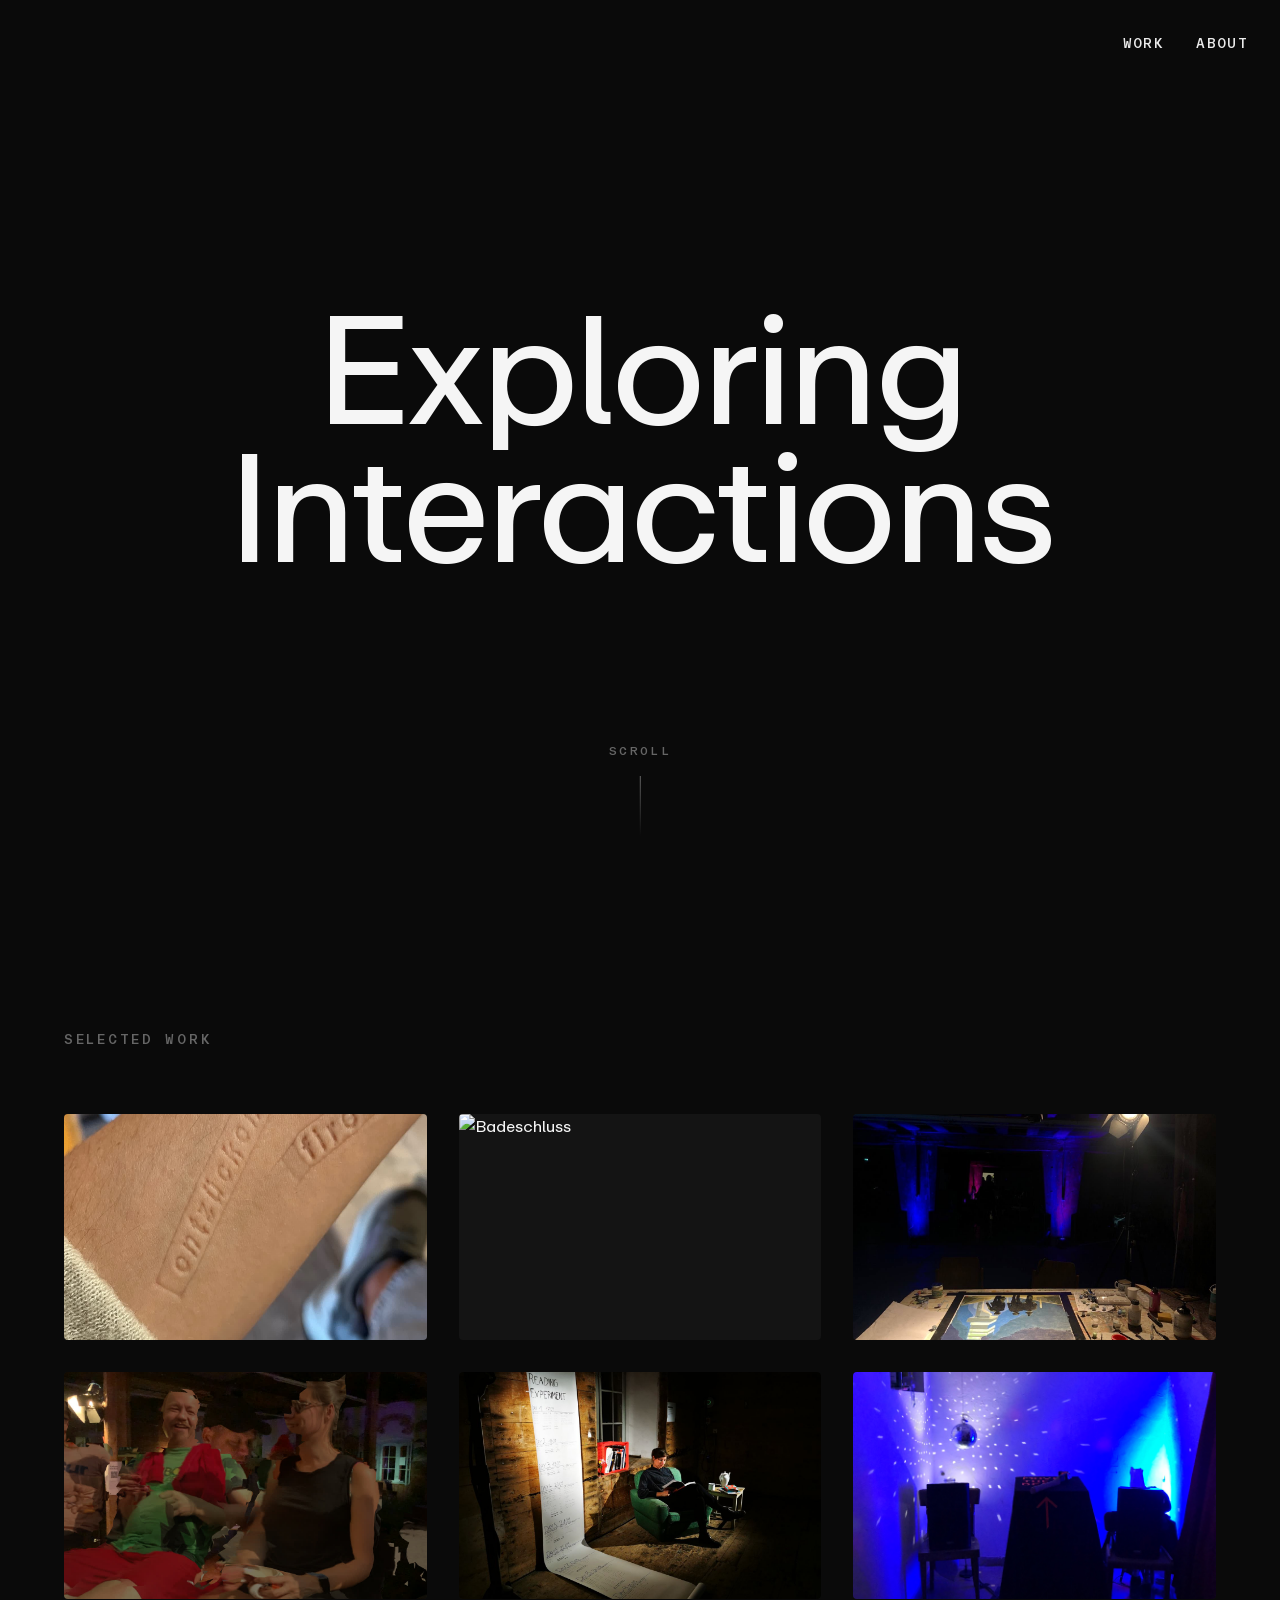
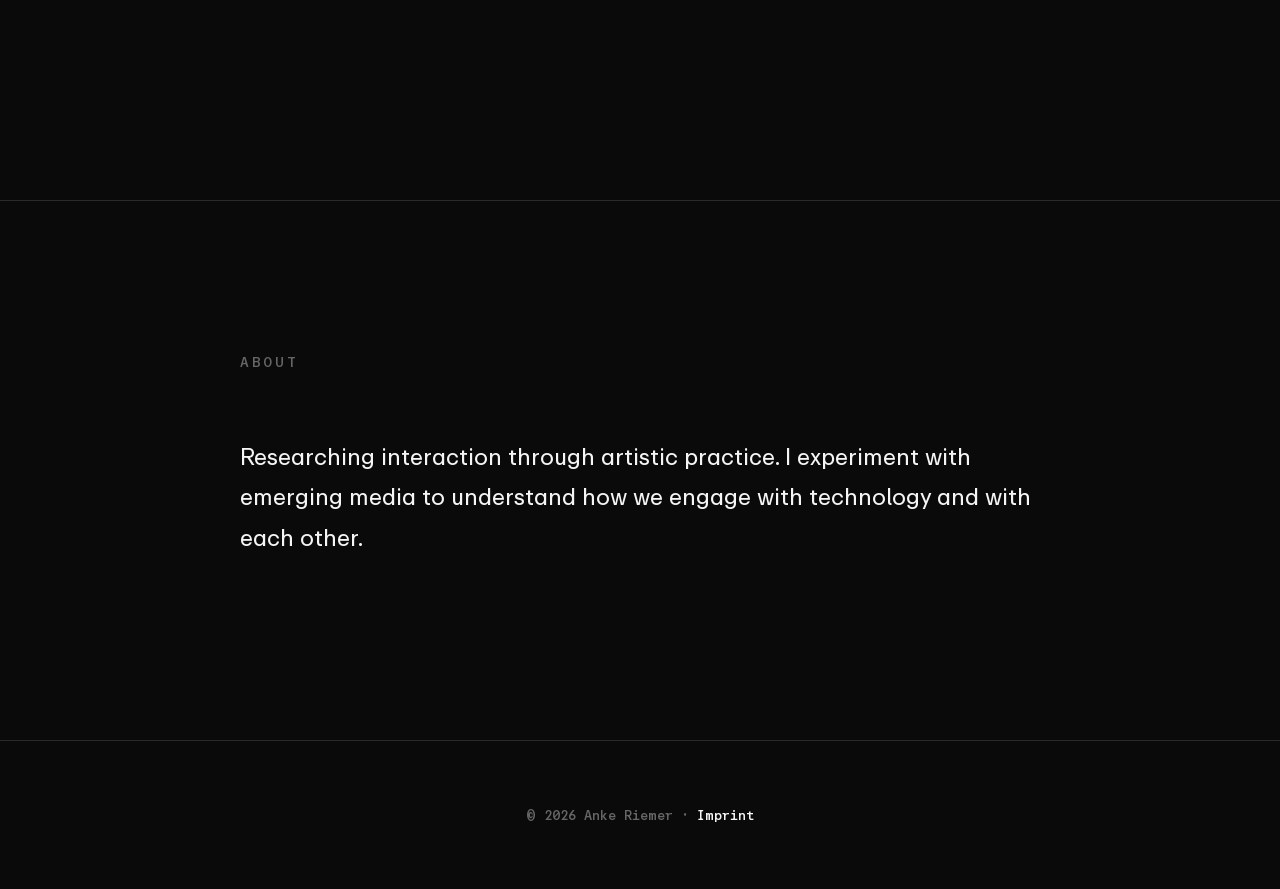
==== commit f8cb5750: "Fix broken images, case sensitivity, and add Next navigation - Fix .gitignore: only exclude root-lev" ====
--- a/index.html
+++ b/index.html
@@ -122,9 +122,9 @@
             <article class="project" data-project="dance-the-beat">
                 <a href="projects/dance-the-beat.html" class="project-link">
                     <div class="project-preview">
-                        <img src="media/projects/Dance the Beat/IMG_4718.jpeg" alt="Dance the Beat" class="project-static">
+                        <img src="media/projects/Dance the beat/IMG_4718.jpeg" alt="Dance the Beat" class="project-static">
                         <video class="project-animated" muted loop playsinline preload="metadata">
-                            <source src="media/projects/Dance the Beat/dance-preview.mp4" type="video/mp4">
+                            <source src="media/projects/Dance the beat/dance-preview.mp4" type="video/mp4">
                         </video>
                         <div class="project-overlay">
                             <h3 class="project-title">Dance the Beat</h3>
--- a/css/style.css
+++ b/css/style.css
@@ -751,7 +751,8 @@
     padding: var(--space-md);
 }
 
-.btn-back {
+.btn-back,
+.btn-next {
     display: inline-flex;
     align-items: center;
     gap: var(--space-xs);
@@ -767,11 +768,20 @@
     transition: all 0.2s ease, font-weight 0.15s ease;
 }
 
-.btn-back:hover {
+.btn-back:hover,
+.btn-next:hover {
     background: var(--text-primary);
     border-color: var(--text-primary);
     color: var(--bg-primary);
     font-weight: var(--weight-bold);
+}
+
+.project-nav-next {
+    position: fixed;
+    top: 0;
+    right: 0;
+    z-index: 100;
+    padding: var(--space-md);
 }
 
 .back-arrow {
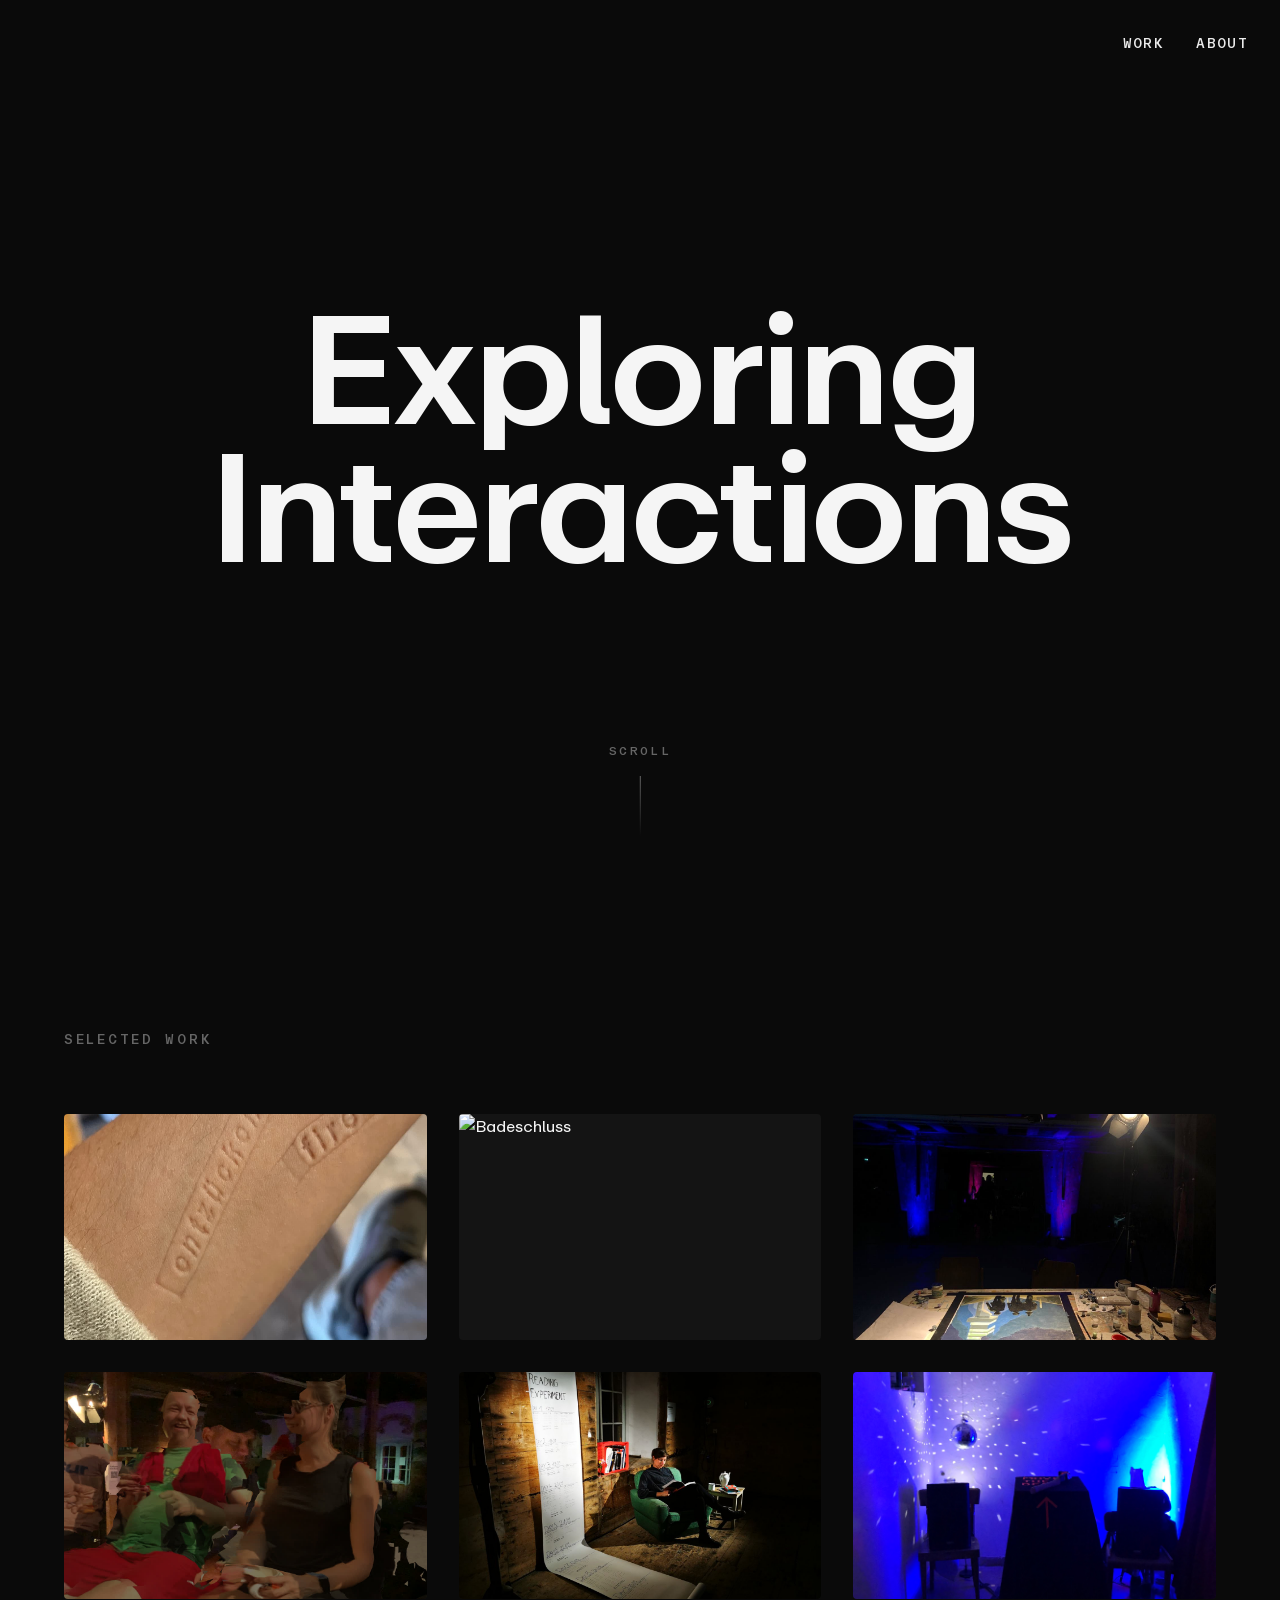
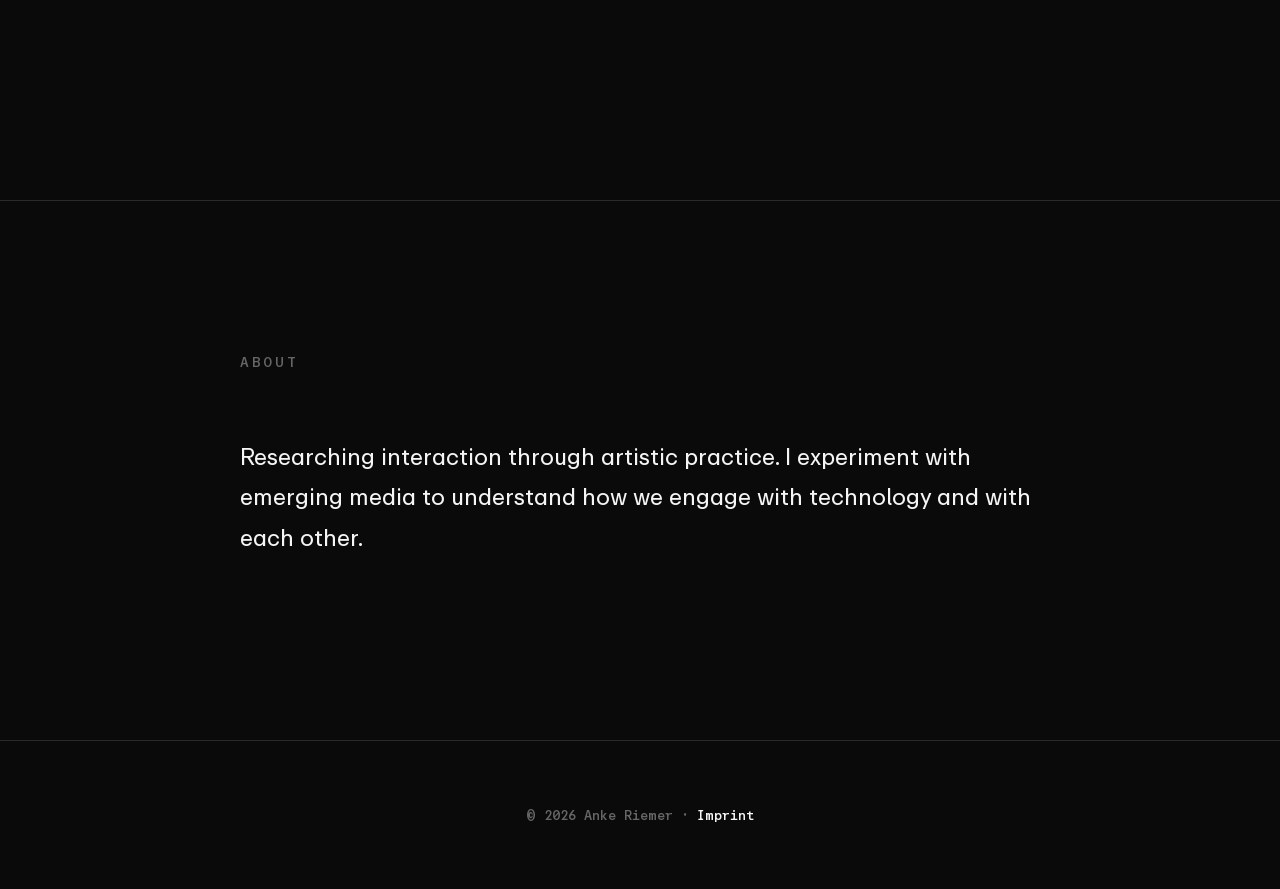
==== commit 1a32b081: "Fix Open Graph image previews for link sharing - Replace missing og-image.jpg with existing portfoli" ====
--- a/index.html
+++ b/index.html
@@ -8,7 +8,7 @@
     <meta property="og:description" content="Researching interaction through artistic practice. Experimenting with emerging media to understand how we engage with technology and with each other.">
     <meta property="og:type" content="website">
     <meta property="og:url" content="https://explorations.ankeriemer.de/">
-    <meta property="og:image" content="https://explorations.ankeriemer.de/media/og-image.jpg">
+    <meta property="og:image" content="https://explorations.ankeriemer.de/media/projects/Schlagende%20Komplimente/IMG_6065_cropped.JPG">
     <meta name="twitter:card" content="summary_large_image">
     <link rel="icon" type="image/png" sizes="32x32" href="media/favicon-32.png?v=3">
     <link rel="icon" type="image/png" sizes="64x64" href="media/favicon-64.png?v=3">
